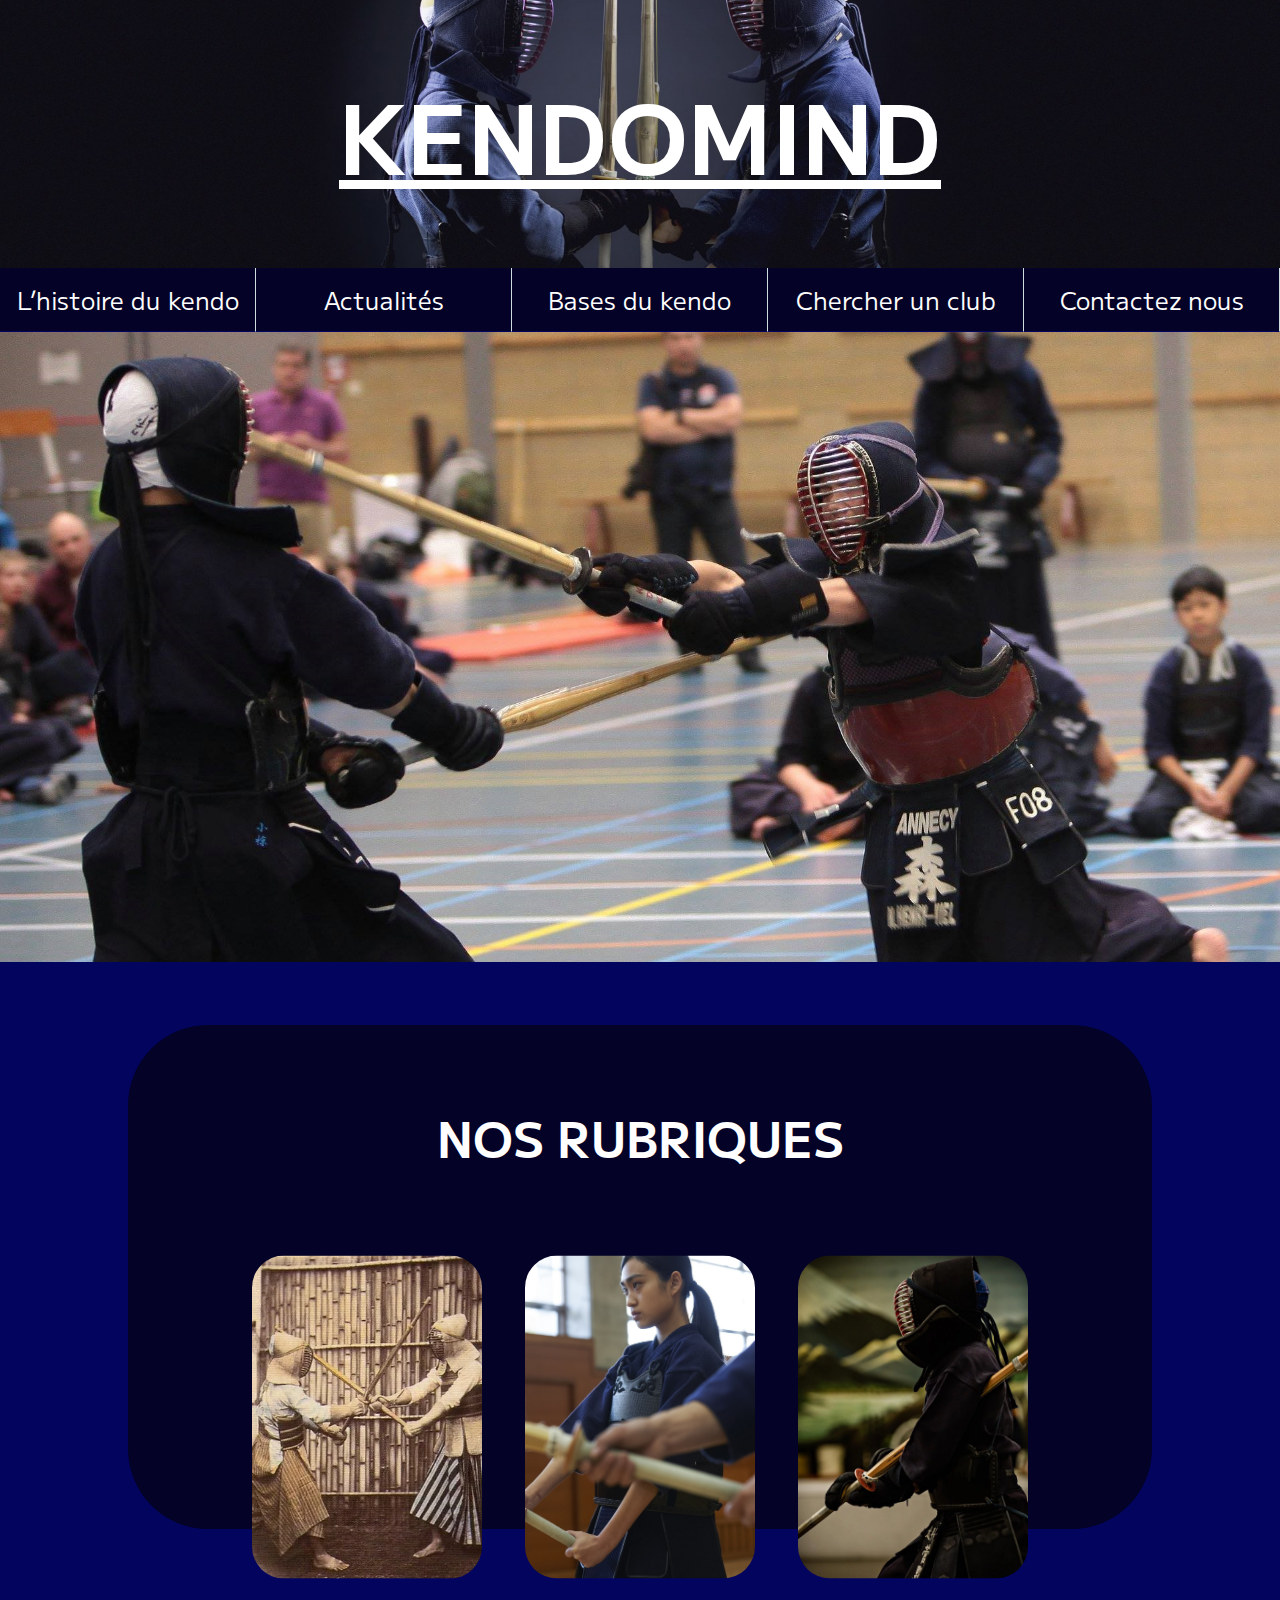
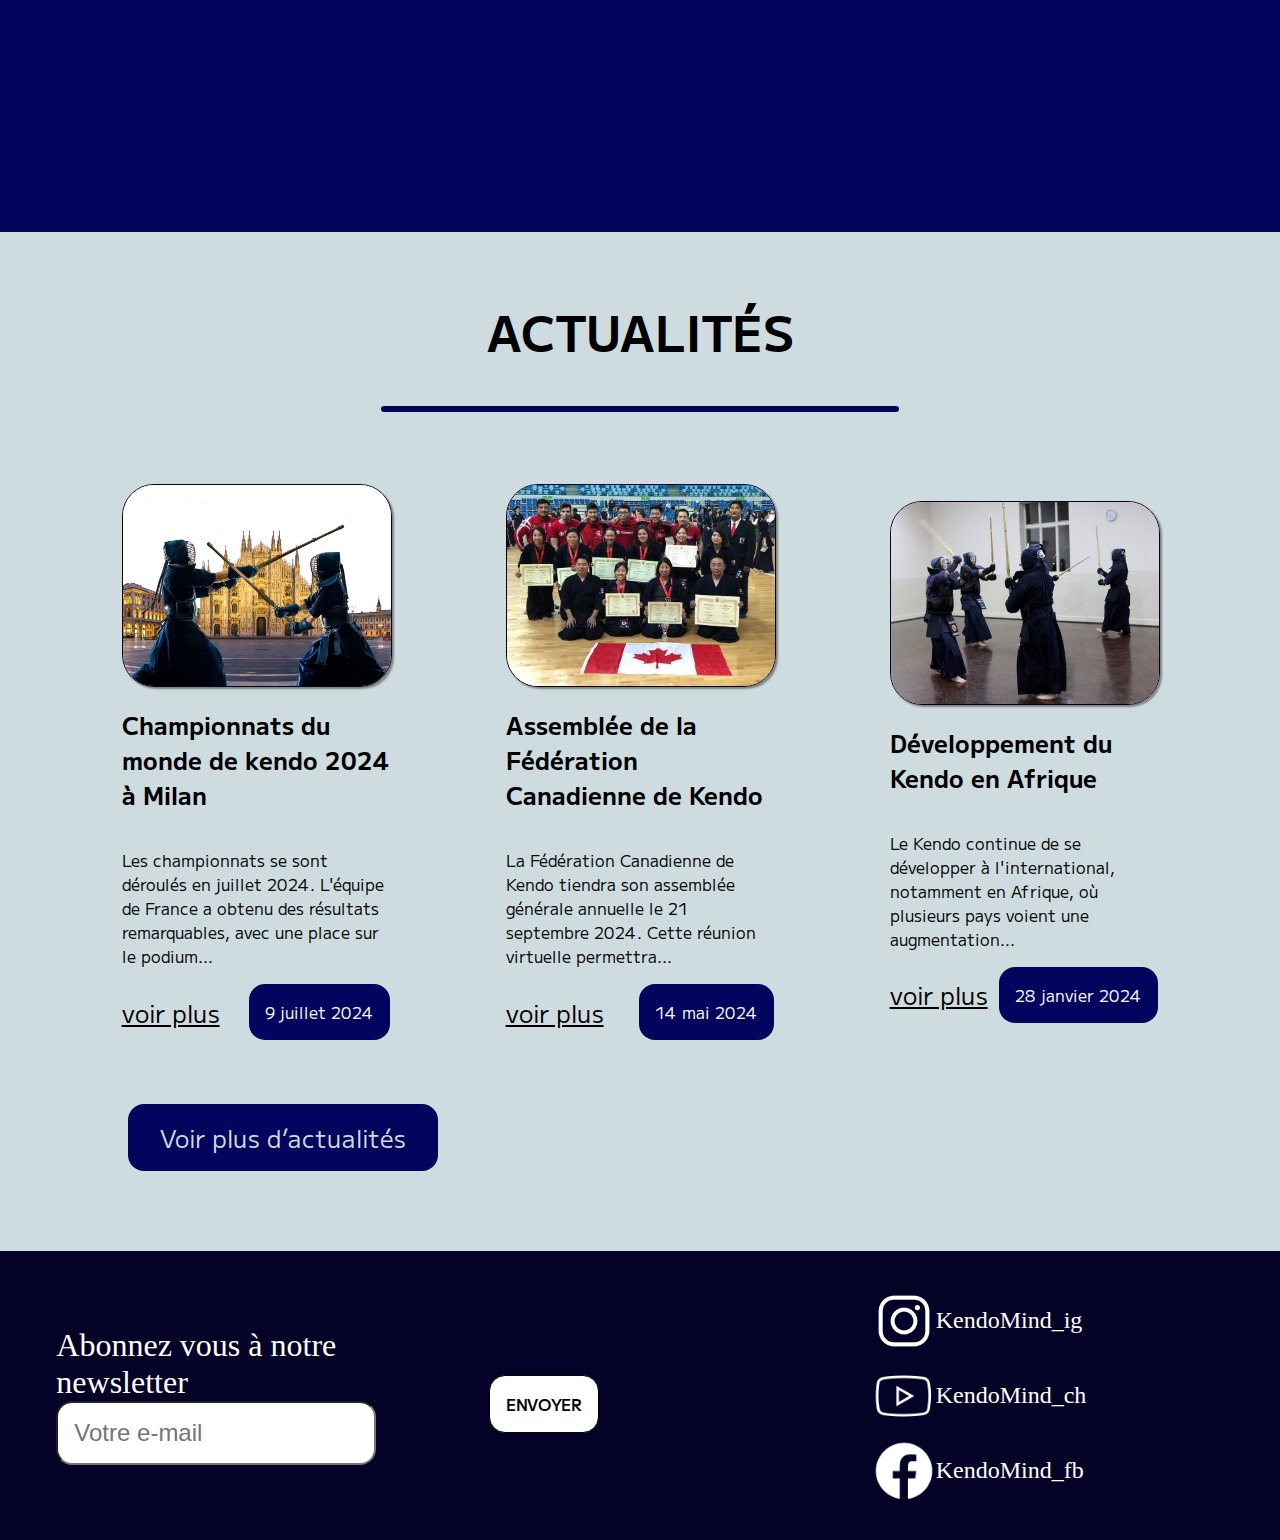
==== index.html @ 7549599a "KENDOMIND" ====
<!DOCTYPE html>
<html lang="fr">

<head>
    <meta charset="UTF-8">
    <meta name="viewport" content="width=device-width, initial-scale=1.0">
    <meta name="keywords" content="kendo, art-martial, samurai, japon">
    <meta name="description"
        content="Le Kendo, l'art du sabre japonais, est bien plus qu'un simple sport. C'est une discipline qui allie technique, force mentale et maîtrise de soi. Sur notre site, vous découvrirez tout ce qu'il faut savoir sur le Kendo : son histoire fascinante, ses valeurs fondées sur le respect et l'honneur...">
    <title>KendoMind</title>
    <link rel="apple-touch-icon" sizes="180x180" href="/img/apple-touch-icon.png">
    <link rel="icon" type="image/png" sizes="32x32" href="/img/favicon-32x32.png">
    <link rel="icon" type="image/png" sizes="16x16" href="/img/favicon-16x16.png">
    <link rel="manifest" href="/site.webmanifest">
    <meta name="msapplication-TileColor" content="#da532c">
    <meta name="theme-color" content="#ffffff">
    <link rel="stylesheet" href="/css/style.css">
    <link rel="preconnect" href="https://fonts.googleapis.com">
    <link rel="preconnect" href="https://fonts.gstatic.com" crossorigin>
    <link href="https://fonts.googleapis.com/css2?family=M+PLUS+1:wght@100..900&display=swap" rel="stylesheet">
</head>

<body>
    <div id="opening-animation">
        <div id="drop"></div>
        <div id="ripple1"></div>
        <div id="ripple2"></div>
        <div id="ripple3"></div>
    </div>
    <header>
        <div id="titre-header">
            <a href="/index.html">
                <h1>kendomind</h1>
            </a>
        </div>
        <nav aria-label="Menu principal">
            <div class="navigation-div">
                <a class="header-nav" href="html/histoire-du-kendo.html">L’histoire du kendo</a>
            </div>
            <div class="navigation-div">
                <a class="header-nav" href="html/actualites.html">Actualités</a>
            </div>
            <div class="navigation-div">
                <a class="header-nav" href="html/base-du-kendo.html">Bases du kendo</a>
            </div>
            <div class="navigation-div">
                <a class="header-nav" href="html/chercher-un-club.html">Chercher un club</a>
            </div>
            <div class="navigation-div">
                <a class="header-nav" href="html/contact.html">Contactez nous</a>
            </div>
        </nav>
        <div id="menu-burger" class="side-nav">
            <a id="close-button" href="#" class="close">×</a>
            <ul>
                <li><a href="index.html">Acceuil</a></li>
                <li><a href="html/histoire-du-kendo.html">L’histoire du kendo</a></li>
                <li><a href="html/actualites.html">Actualités</a></li>
                <li><a href="html/base-du-kendo.html">Bases du kendo</a></li>
                <li><a href="html/chercher-un-club.html">Chercher un club</a></li>
                <li><a href="html/contact.html">Contactez nous</a></li>
            </ul>
        </div>
        <a href="#" id="open-button">
            <span class="burger-icon">
                <span></span>
                <span></span>
                <span></span>
            </span>
        </a>
    </header>
    <main>
        <div class="slider">
            <div class="slides">
                <img id="slider-img" src="/img/31957519_1769725339733394_4539706554139541504_o.jpg">
            </div>
        </div>
        <div id="rubriques-main-div">
            <div id="rubriques-base-div">
                <h1>Nos rubriques</h1>
                <div id="rubriques-sub-main-div">
                    <div class="rubriques">
                        <a href="html/histoire-du-kendo.html"><img
                                src="/img/bbe4ff_7b18faa0a1da4ab6a91b41afd7f8ca7d_mv2.png" alt=""></a>
                        <div class="text-over">
                            <h2>L’histoire du kendo</h2>
                            <p>voir plus</p>
                        </div>
                    </div>
                    <div class="rubriques">
                        <a href="html/base-du-kendo.html"><img src="/img/lhistoire du kendo.jpeg" alt=""></a>
                        <div class="text-over">
                            <h2>Les bases du kendo</h2>
                            <p>voir plus</p>
                        </div>
                    </div>
                    <div class="rubriques">
                        <a href="html/chercher-un-club.html"><img src="/img/3-8.png" alt=""></a>
                        <div class="text-over">
                            <h2>Chercher un club</h2>
                            <p>voir plus</p>
                        </div>
                    </div>
                </div>
            </div>
        </div>
        <div id="main-news">
            <h1>Actualités</h1>
            <hr class="vl" />
            <section id="sub-main-news">
                <article class="news-main-div">
                    <img src="/img/milan2.jpg" alt="">
                    <h2>Championnats du monde de kendo 2024 à Milan</h2>
                    <p>Les championnats se sont déroulés en juillet 2024. L'équipe de France a obtenu des résultats
                        remarquables, avec une place sur le podium...</p>
                    <div class="bottom-news-div">
                        <a target="_blank"
                            href="https://www.ffjudo.com/actualite/championnats-du-monde-de-kendo-les-resultats">voir
                            plus</a>
                        <div class="date">
                            <p>9 juillet 2024</p>
                        </div>
                    </div>
                </article>
                <article class="news-main-div">
                    <img src="/img/17wkc-womens-3rd-2.jpg" alt="">
                    <h2>Assemblée de la Fédération Canadienne de Kendo</h2>
                    <p>La Fédération Canadienne de Kendo tiendra son assemblée générale annuelle le 21 septembre 2024.
                        Cette réunion virtuelle permettra...</p>
                    <div class="bottom-news-div">
                        <a href="">voir plus</a>
                        <div class="date">
                            <p>14 mai 2024</p>
                        </div>
                    </div>
                </article>
                <article class="news-main-div">
                    <img src="/img/unnamed (1).jpg" alt="">
                    <h2>Développement du Kendo en Afrique</h2>
                    <p>Le Kendo continue de se développer à l'international, notamment en Afrique, où plusieurs pays
                        voient une augmentation...</p>
                    <div class="bottom-news-div">
                        <a href="">voir plus</a>
                        <div class="date">
                            <p>28 janvier 2024</p>
                        </div>
                    </div>
                </article>
            </section>
            <div id="main-plus-news">
                <div id="plus-news">
                    <a href="html/actualites.html">Voir plus d’actualités</a>
                </div>
            </div>
        </div>
    </main>
    <footer>
        <div id="newsletter">
            <label for="newsletter">Abonnez vous à notre newsletter</label>
            <input placeholder="Votre e-mail" type="text" size="10">
        </div>
        <div>
            <button id="button">envoyer</button>
        </div>
        <div class="footer-main-div">
            <div class="footer-sub-div">
                <img src="/img/instagram-new.png" alt="">
                <p>KendoMind_ig</p>
            </div>
            <div class="footer-sub-div">
                <img src="/img/icons8-youtube-150.png" alt="">
                <p>KendoMind_ch</p>
            </div>
            <div class="footer-sub-div">
                <img src="/img/icons8-facebook-nouveau-150.png" alt="">
                <p>KendoMind_fb</p>
            </div>
        </div>
    </footer>
    <script src="/js/script.js"></script>
</body>

</html>
---- css/style.css ----
:root {
    --color0: #040327;
    --color1: #03045E;
    --color2: #cedcdf;
    --color-white: #ffffff;
    --color-black: #000000;

    --font1: 1rem;
    --font2: 1.5rem;
    --font3: 2rem;
    --font4: 3rem;
    --font5: 4rem;
}

body {
    margin: 0px;
    padding: 0px;
}

header {
    height: fit-content;
    width: 100%;
}

main {
    overflow: hidden;
    display: flex;
    flex-direction: column;
    background-color: var(--color2);
}

footer {
    height: fit-content;
    width: 100%;
    background-color: var(--color0);
    padding: 2rem 0 2rem 0;
    display: flex;
    align-items: center;
    justify-content: space-around;
}

nav {
    display: flex;
    justify-content: space-between;
    justify-content: center;
}

.spacer {
    height: 3rem;
}

.side-nav {
    height: 100%;
    width: 15.6rem;
    position: fixed;
    z-index: 3;
    top: 0;
    left: -15.6rem;
    background-color: var(--color1);
    padding-top: 3.5rem;
    transition: left 0.5s ease;
    font-family: "M PLUS 1", sans-serif;
}

li {
    display: none;
}

#opening-animation {
    position: fixed;
    width: 100%;
    height: 100%;
    background: var(--color1);
    top: 0;
    left: 0;
    display: flex;
    justify-content: center;
    align-items: center;
    z-index: 1000;
    transition: opacity 2.5s 1s ease-in;
}

/* OPENING ANIMATION ---------------------------------- */

#drop {
    width: 40rem;
    height: 40rem;
    background-color: var(--color2);
    border-radius: 100rem;
    animation: drop 3s 1 ease-in-out;
}

#ripple1 {
    position: absolute;
    width: 0;
    height: 0;
    border-radius: 100rem;
    background-color: var(--color1);
    animation: ripples 1.5s 1.6s 1 ease-in-out;
}

#ripple2 {
    position: absolute;
    width: 0;
    height: 0;
    border-radius: 100rem;
    background-color: var(--color0);
    animation: ripples 1.5s 1.7s 1 ease-in-out;
}

#ripple3 {
    position: absolute;
    width: 0;
    height: 0;
    border-radius: 100rem;
    z-index: 100;
    background-color: rgba(255, 255, 255, 0);
    animation: ripples 1.5s 1.8s 1 ease-in-out;
}

@keyframes drop {
    0% {
        width: 40vw;
        height: 40vw;
    }

    50% {
        width: 0vw;
        height: 0vw;
    }

    100% {
        width: 150vw;
        height: 150vw;
    }
}

@keyframes ripples {
    0% {
        width: 0vw;
        height: 0vw;
    }

    100% {
        width: 150vw;
        height: 150vw;
    }
}

/*  MENU BURGER ---------------------------------- */

.side-nav a {
    padding: 0.5rem 0.5rem 0.5rem 2rem;
    text-decoration: none;
    font-size: var(--font2);
    color: var(--color2);
    display: block;
    transition: 0.3s;
}

.side-nav ul {
    list-style-type: none;
    padding: 0;
    margin: 0;
}

.side-nav.active {
    left: 0;
}

.side-nav .close {
    position: absolute;
    top: 0;
    right: 1.5rem;
    font-size: 2rem;
}

.burger-icon span {
    display: block;
    width: 2.1rem;
    height: 0.3rem;
    background-color: var(--color-white);
    margin: 0.4rem 0;
}

.burger-icon {
    display: none;
    margin-left: 1rem;
    position: fixed;
    z-index: 2;
    transform: translateY(-150%);
}

/* HEADER ---------------------------------- */

#titre-header {
    background-image: url("/img/ecran-kendo2-1920x1080.jpg");
    background-repeat: no-repeat;
    background-size: cover;
    background-position: center;
    font-size: var(--font4);
    font-weight: bolder;
    text-transform: uppercase;
    text-decoration: underline;
    font-family: "M PLUS 1", sans-serif;
    display: flex;
    justify-content: center;
    align-items: center;

    a {
        color: var(--color-white);
    }
}

.navigation-div {
    width: 20vw;
    font-family: "M PLUS 1", sans-serif;
    background-color: var(--color0);
    height: 7vh;
    display: flex;
    justify-content: center;
    align-items: center;
    border-right: solid 1px var(--color2);
    border-bottom: solid 1px var(--color2);
    border-bottom: solid 1px var(--color1);

    a {
        text-decoration: none;
        font-size: var(--font2);
        color: var(--color-white);
        transition: 0.5s;
    }
}

.header-nav {
    position: relative;
}

.header-nav:after {
    content: '';
    position: absolute;
    width: 100%;
    transform: scaleX(0);
    height: 3px;
    bottom: 0;
    left: 0;
    background-color: var(--color2);
    transform-origin: bottom right;
    transition: transform 0.25s ease-out;
}

.header-nav:hover:after {
    transform: scaleX(1);
    transform-origin: bottom left;
}

.navigation-div:hover {
    background-color: var(--color1);
    transition: 0.5s;
}

/* SLIDER --------------------------------------- */

.slider {
    width: 100vw;
    overflow: hidden;
    box-shadow: 0 4px 8px rgba(0, 0, 0, 0.1);
    height: 70vh;
}

.slides {
    display: flex;
    width: 100vw;
    animation: slide 20s infinite;
}

.slides img {
    width: 100vw;
    transition: opacity 1s ease-out;
    object-fit: cover;
}

/* RUBRIQUES ---------------------------------- */

#rubriques-main-div {
    height: 70vh;
    padding: 0rem 0rem 15rem 0rem;
    background-color: var(--color1);
    display: flex;
    justify-content: space-around;
    align-items: center;
    flex-direction: column;
}

#rubriques-base-div {
    height: 80%;
    width: 80%;
    border-radius: 5rem;
    background-color: var(--color0);
    display: flex;
    justify-content: space-around;
    align-items: center;
    flex-direction: column;
    font-family: "M PLUS 1", sans-serif;

    h1 {
        font-size: var(--font4);
        color: var(--color-white);
        transform: translateY(50%);
        text-transform: uppercase;
    }
}

#rubriques-sub-main-div {
    display: flex;
    justify-content: space-around;
    align-items: center;
    width: 80%;
}

.rubriques {
    justify-content: center;
    display: flex;
    transform: translateY(20%);
    align-items: center;
    font-family: "M PLUS 1", sans-serif;
    opacity: 1;
    transition: brightness 0.3s ease-in-out;

    p {
        color: var(--color-white);
        font-size: var(--font2);
        text-decoration: underline;
    }

    h2 {
        color: var(--color-white);
        font-size: var(--font4);
    }
}

.text-over {
    height: 20rem;
    width: 15rem;
    position: absolute;
    display: flex;
    flex-direction: column;
    text-align: center;
    align-items: center;
    justify-content: space-between;
    opacity: 0;
    transition: opacity 0.3s ease-in-out;
    pointer-events: none;
}

#rubriques-base-div img {
    width: 18vw;
    border-radius: 2rem;
    object-fit: contain;
    transition: 0.30s;
}

.rubriques:hover img {
    filter: brightness(0.5);
}

.rubriques:hover .text-over {
    opacity: 1;
}

/* NEWS --------------------------------------- */

#main-news {
    width: 100vw;
    padding: 2rem 0 5rem 0;
    height: fit-content;
    display: flex;
    flex-direction: column;
    justify-content: center;
    align-items: center;

    h1 {
        font-size: var(--font4);
        font-family: "M PLUS 1", sans-serif;
        text-transform: uppercase;
    }
}

#sub-main-news {
    width: 90vw;
    padding: 5vw 0rem 5vw 0rem;
    height: fit-content;
    display: flex;
    justify-content: space-around;
    align-items: center;
}

.news-main-div {
    width: 21vw;
    display: flex;
    flex-direction: column;
    font-family: "M PLUS 1", sans-serif;

    img {
        width: 21vw;
        object-fit: contain;
        border-radius: 2rem;
        border: #040327 1px solid;
        box-shadow: 2px 2px 2px gray;
    }
}

.bottom-news-div {
    display: flex;
    justify-content: space-between;
    align-items: center;

    a {
        color: var(--color-black);
        font-size: var(--font2);
    }
}

.date {
    background-color: var(--color1);
    color: var(--color-white);
    border-radius: 1rem;
    padding: 0rem 1rem 0rem 1rem;
}

/* FOOTER --------------------------------------- */

#newsletter {
    width: 25vw;
    height: fit-content;
    display: flex;
    flex-direction: column;
    justify-content: space-around;
    font-size: var(--font3);
    color: var(--color-white);

    input {
        font-size: var(--font2);
        padding: 1rem;
        border-radius: 1rem;
    }
}

#main-plus-news {
    width: 80vw;
}

#plus-news {
    width: fit-content;
    padding: 1rem 2rem 1rem 2rem;
    background-color: var(--color1);
    border-radius: 1rem;
    font-family: "M PLUS 1", sans-serif;

    a {
        font-size: var(--font2);
        color: var(--color2);
        text-decoration: none;
    }
}

/*   L'HISTOIRE DU KENDO  ----------------------------------------------------   */


.part-div {
    width: 100vw;
    height: fit-content;
    display: flex;
    justify-content: center;
    align-items: center;
    flex-direction: column;
    animation: appearing 1s ease-in-out;
}

.sub-part-div {
    display: flex;
    height: fit-content;
    padding: 7rem 0 7rem 0;
    width: 80vw;
    justify-content: space-around;
    align-items: center;
    font-family: "M PLUS 1", sans-serif;
    font-size: var(--font2);

    img {
        border-radius: 1rem;
        border: #000000 1px solid;
        width: 35rem;
    }
}

#sup-part-div {
    width: 100vw;
    background-color: var(--color1);
    display: flex;
    justify-content: center;
}

#sub-part-div {
    display: flex;
    flex-direction: row-reverse;
    width: 80vw;
    color: var(--color-white);
    padding: 7rem 0 7rem 0;
    justify-content: space-around;
    align-items: center;
    font-family: "M PLUS 1", sans-serif;
    font-size: var(--font2);

    img {
        border-radius: 1rem;
        border: #000000 1px solid;
        width: 35rem;
    }
}

.text-kendo-histoire {
    width: 40rem;
}

.footer-main-div {
    display: flex;
    flex-direction: column;
    justify-content: center;
    align-items: center;
    width: 40vw;
}

.footer-sub-div {
    display: flex;
    color: var(--color-white);
    justify-content: space-around;
    width: 15vw;
    font-size: var(--font2);

    img {
        width: 4rem;
        object-fit: contain;
    }
}


/*   ACTUALITES  ----------------------------------------------------   */


#actu-main-div {
    padding: 5rem 0 5rem 0;
    width: 80vw;
    font-family: "M PLUS 1", sans-serif;
    margin-left: auto;
    margin-right: auto;
    display: flex;
    flex-direction: column;
    justify-content: center;
    align-items: center;
    animation: appearing 1s ease-in-out;
}

#actu-title-div {
    width: 60vw;
    display: flex;
    justify-content: center;
    flex-direction: column;

    h2 {
        font-size: var(--font3);
    }

    p {
        font-size: var(--font2);
    }
}

.vl {
    width: 40vw;
    border: #03045E 0.2rem solid;
    border-radius: 1rem;
}

#button {
    background-color: var(--color-white);
    width: fit-content;
    height: fit-content;
    font-size: var(--font1);
    text-transform: uppercase;
    border-radius: 1rem;
    padding: 1rem 1rem 1rem 1rem;
    font-weight: 600;
    margin-top: 1rem;
    font-family: "M PLUS 1", sans-serif;
    transition: 0.3s ease-in-out;
    cursor: pointer;
    border: var(--color-black) 1px solid;
}

#button:hover {
    background-color: #03045E;
    color: var(--color2);
}

/*   BASE DU KENDO  ----------------------------------------------------   */

#base-bogu-div {
    width: 100%;
    display: flex;
    flex-direction: column;
    justify-content: center;
    align-items: center;
    height: fit-content;
    animation: appearing 1s ease-in-out;
    font-family: "M PLUS 1", sans-serif;
    padding: 4rem 0 4rem 0;

    p {
        font-size: var(--font2);
        width: 67%;
        margin: 0.2rem;
        line-height: 3.8rem;
    }
}

#sub-bogu-div {
    width: 70vw;
    display: flex;
    justify-content: space-around;
    align-items: center;

    img {
        width: 30vw;
        height: max-content;
        object-fit: contain;
        border: var(--color-black) 1px solid;
        border-radius: 2rem;
    }

    p {
        font-size: var(--font2);
        width: 50%;
        line-height: 3.8rem;
    }
}

.base-kendo-div {
    width: 100%;
    height: fit-content;
    display: flex;
    flex-direction: row-reverse;
    justify-content: space-around;
    background-color: var(--color2);
}

#base-kendo-sub-div {
    width: 80%;
    display: flex;
    flex-direction: column;
    justify-content: center;
    align-items: center;
    font-family: "M PLUS 1", sans-serif;

    p {
        font-size: var(--font3);
        line-height: 3rem;
    }

    h2 {
        font-size: var(--font3);
    }
}

#base-bogu-div2 {
    width: 100%;
    padding: 4rem 0 4rem 0;
    display: flex;
    flex-direction: column;
    justify-content: center;
    align-items: center;
    height: fit-content;
    animation: appearing 1s ease-in-out;
    font-family: "M PLUS 1", sans-serif;
    background-color: #03045E;
    color: var(--color-white);

    p {
        font-size: var(--font2);
        width: 70%;
    }

    h1 {
        padding: 0 0 5rem 0;
    }
}

#sub-bogu-div2 {
    width: 70vw;
    display: flex;
    flex-direction: row-reverse;
    align-items: center;

    img {
        width: 30vw;
        height: max-content;
        object-fit: contain;
        border: var(--color-black) 1px solid;
        border-radius: 2rem;
    }

    p {
        font-size: var(--font2);
        line-height: 3rem;
    }
}

#text-bogu-tech {
    width: 70vw;
    display: flex;
    flex-direction: column;
    align-items: center;

    h2 {
        font-size: var(--font3);
    }
}

#sub-bogu-div2-alt {
    width: 70vw;
    display: flex;
    align-items: center;

    img {
        width: 50vw;
        height: max-content;
        object-fit: contain;
        border: var(--color-black) 1px solid;
        border-radius: 2rem;
    }

    p {
        font-size: var(--font2);
        line-height: 3rem;
    }
}

/*   TROUVER UN CLUB  ----------------------------------------------------   */

#google-maps {
    display: flex;
    justify-content: center;
    align-items: center;
    margin-bottom: 5rem;

    iframe {
        width: 80vw;
        height: 40rem;
        border-radius: 1rem;
        box-shadow: 1px 2px 10px 2px gray;
    }
}

/*   CONTACT ----------------------------------------------------   */

#contact {
    width: 100%;
    margin: 5rem 0 5rem 0;
    font-family: "M PLUS 1", sans-serif;
    height: fit-content;
    display: flex;
    flex-direction: row;
    align-items: center;
    justify-content: center;
    animation: appearing 1s ease-in-out;
}

#contact-base-div {
    width: 70%;
    height: fit-content;
    display: flex;
    justify-content: space-around;
    align-items: flex-start;
}

#contact-text {
    width: 30vw;
    display: flex;
    flex-direction: column;
}

#input-name {
    width: 100%;
    display: flex;
    justify-content: space-between;
}

#contact-input-base-div {
    width: 25vw;
    height: 40vh;
    display: flex;
    flex-direction: column;
    justify-content: space-around;

    input {
        border-radius: 0.7rem;
        padding: 0.7rem;
    }

    button {
        width: 4rem;
    }
}

#contact-button {
    display: flex;
    justify-content: center;

    button {
        transition: 0.3s ease-in-out;
    }

}

/* ANIMATION ------------------------------------------ */

@keyframes appearing {
    0% {
        opacity: 0;
        transform: translateY(20%);
    }

    100% {
        opacity: 1;
        transform: translateY(0%);
    }
}

/* MEDIA QUERIES  -------------------------------------- */

@media (max-width: 1024px) {
    #titre-header {
        font-size: var(--font1);
    }

    footer {
        display: flex;
        flex-direction: column;
        justify-content: space-around;
    }

    .navigation-div {
        display: none;
    }

    li {
        display: block;
    }

    .burger-icon {
        display: block;
    }

    #sub-main-news {
        display: flex;
        flex-direction: column;
    }

    .bottom-news-div p {
        font-size: var(--font1);
    }

    .news-main-div {
        width: 80vw;
        font-size: var(--font2);
    }

    .news-main-div img {
        width: 80vw;
    }

    .news-main-div {
        margin: 5rem 0rem 5rem 0rem;
    }

    #rubriques-base-div img{
        width: 90vw;
    }

    #newsletter {
        width: 80vw;
        text-align: center;
    }

    #rubriques-main-div {
        text-align: center;
        height: fit-content;
        background-color: var(--color0);
    }

    #rubriques-base-div {
        height: fit-content;
        border-radius: 0;
        width: 100%;
    }

    .text-over {
        opacity: 1;
    }

    #rubriques-sub-main-div {
        display: flex;
        flex-direction: column;
    }

    .slider {
        height: fit-content;
    }

    #sub-part-div img {
        width: 23rem;
    }

    #sub-part-div {
        display: flex;
        flex-direction: column;
        text-align: center;
    }

    .sub-part-div img {
        width: 23rem;
    }

    .sub-part-div {
        display: flex;
        flex-direction: column;
        text-align: center;
    }

    .text-kendo-histoire {
        width: 24rem;
    }

    .footer-main-div {
        width: 50vw;
        display: flex;
        align-items: flex-start;
        margin: 2rem;
    }

    #main-plus-news {
        display: flex;
        justify-content: center;
    }

    #actu-main-div {
        text-align: center;
        width: 95vw;
    }

    #actu-title-div {
        width: 90vw;
    }

    #sub-bogu-div {
        display: flex;
        flex-direction: column;
        width: 90%;
    }

    #sub-bogu-div p {
        width: 90%;
    }

    #base-bogu-div p {
        width: 90%;
    }

    #base-bogu-div2 p {
        width: 90vw;
    }

    #sub-bogu-div2 {
        display: flex;
        flex-direction: column;
    }

    #sub-bogu-div2 img {
        width: 90vw;
    }

    #sub-bogu-div img {
        width: 90vw;
    }

    #sub-bogu-div2-alt {
        display: flex;
        flex-direction: column;
    }

    #sub-bogu-div2-alt img {
        width: 90vw;
    }

    #text-bogu-tech {
        width: 90vw;
    }

    #text-bogu-tech h2 {
        font-size: var(--font2);
    }

    #search-input {
        display: flex;
        flex-direction: column;
        height: 40vw;
    }

    #search-input input {
        padding: 0.3rem 1rem 0.3rem 1rem;
    }

    #search-div {
        width: 70vw;
        padding: 10vw;
    }

    #contact-base-div {
        display: flex;
        flex-direction: column;
        align-items: center;
        width: 100%;
    }

    #input-name {
        display: flex;
        height: 12vh;
        flex-direction: column;
        justify-content: space-around;
    }

    #contact-text {
        width: 80%;
    }

    #contact-input-base-div {
        width: 80vw;
    }
}
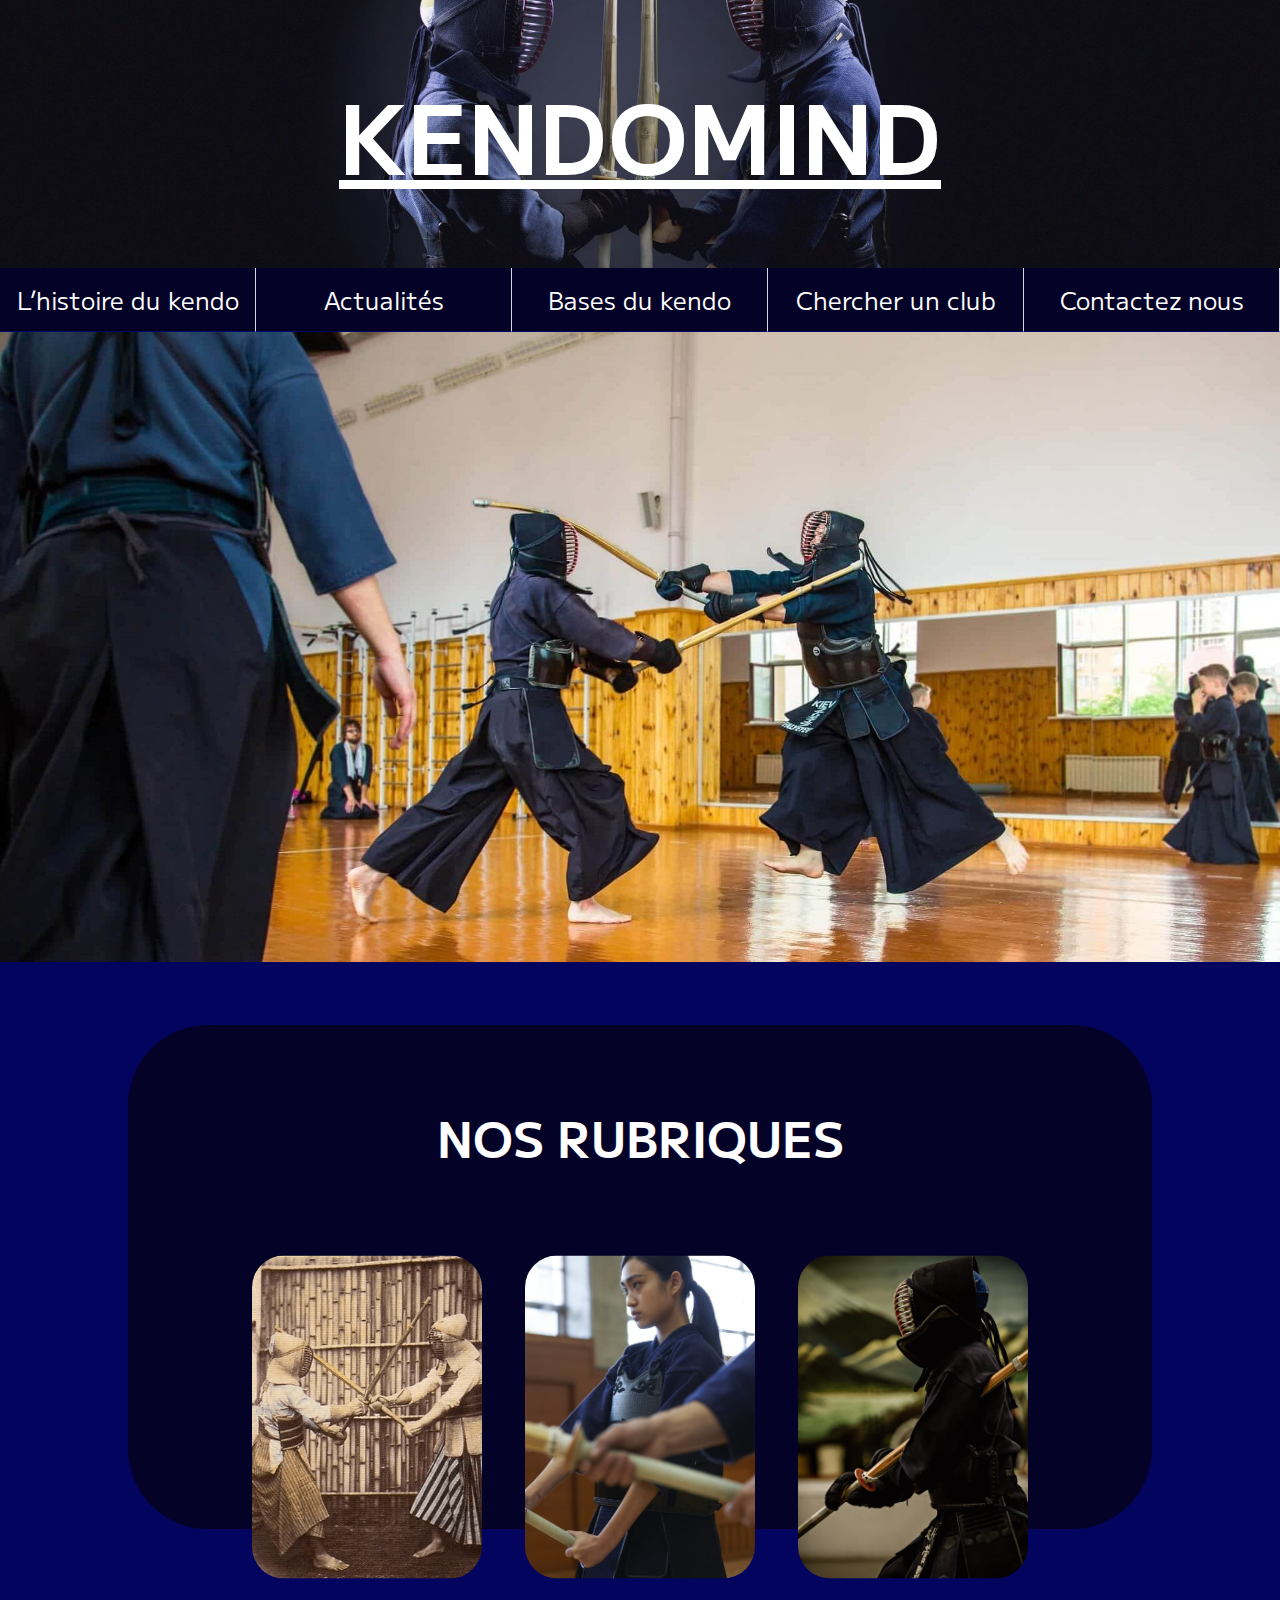
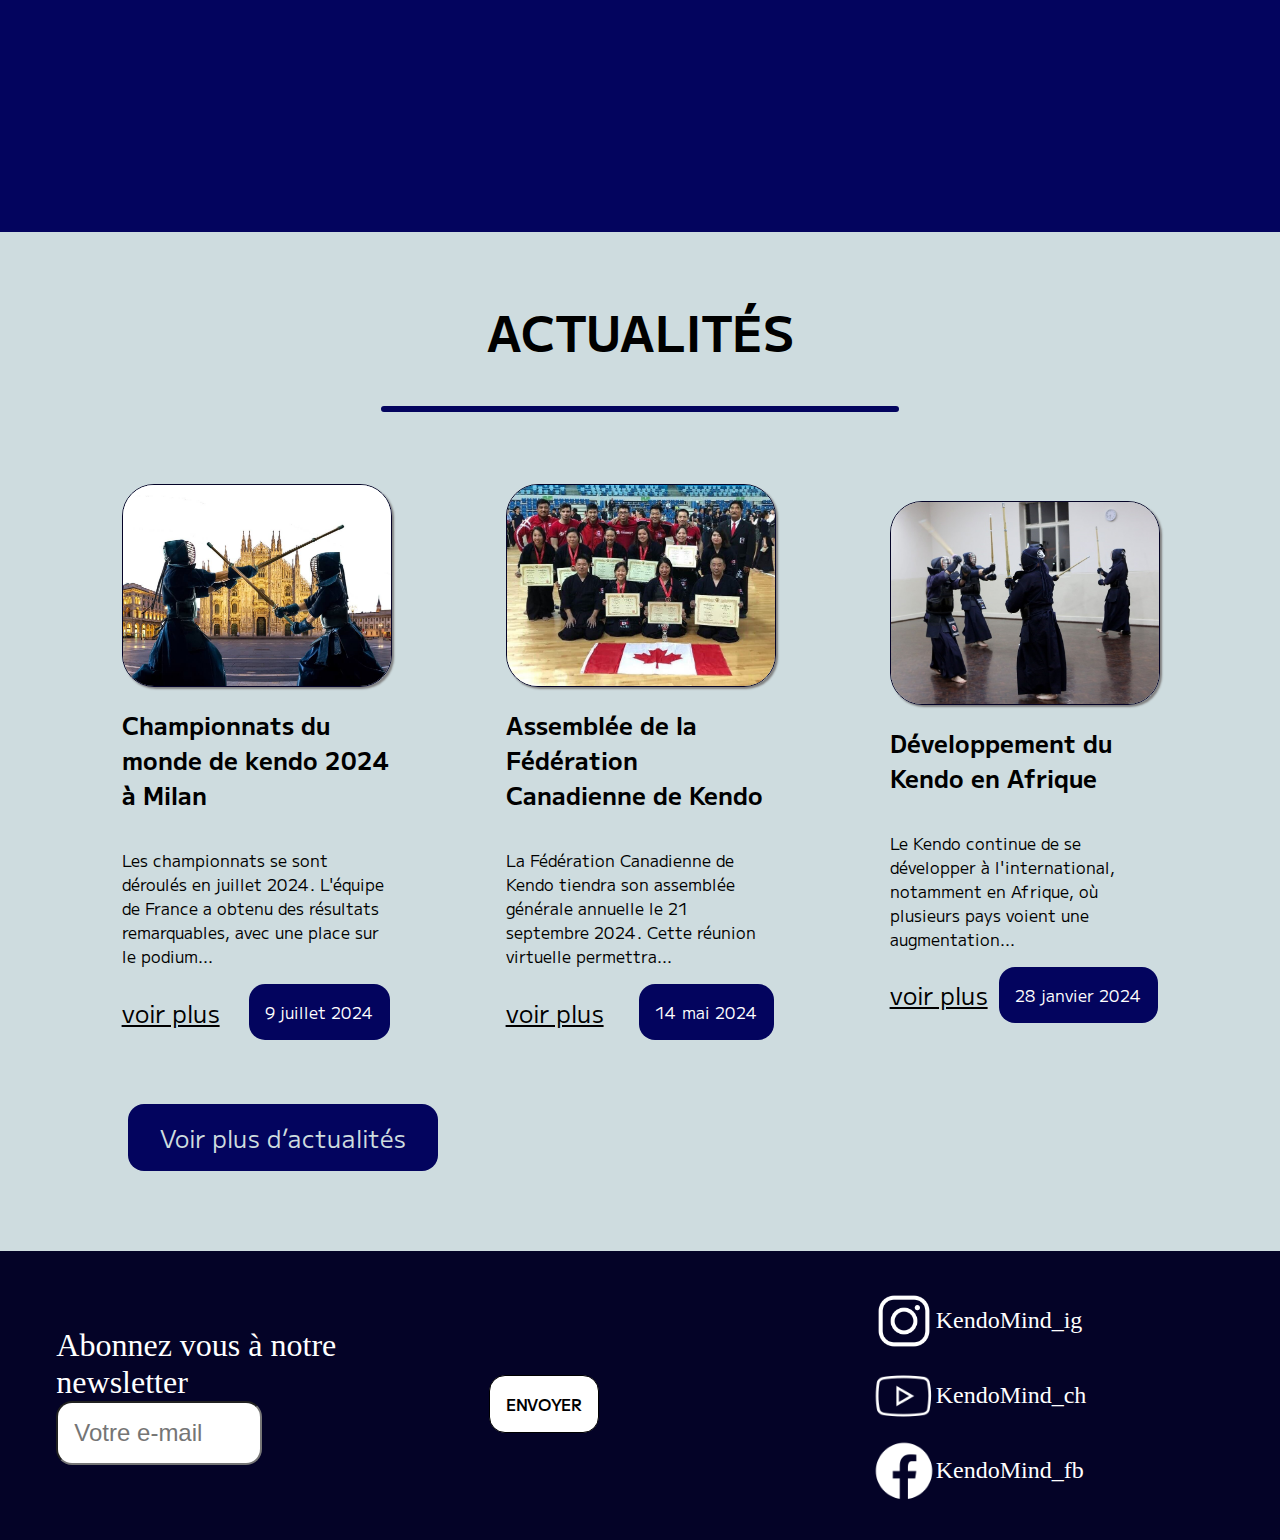
==== commit 34469494: "kendomind" ====
--- a/index.html
+++ b/index.html
@@ -8,28 +8,21 @@
     <meta name="description"
         content="Le Kendo, l'art du sabre japonais, est bien plus qu'un simple sport. C'est une discipline qui allie technique, force mentale et maîtrise de soi. Sur notre site, vous découvrirez tout ce qu'il faut savoir sur le Kendo : son histoire fascinante, ses valeurs fondées sur le respect et l'honneur...">
     <title>KendoMind</title>
-    <link rel="apple-touch-icon" sizes="180x180" href="/img/apple-touch-icon.png">
-    <link rel="icon" type="image/png" sizes="32x32" href="/img/favicon-32x32.png">
-    <link rel="icon" type="image/png" sizes="16x16" href="/img/favicon-16x16.png">
-    <link rel="manifest" href="/site.webmanifest">
+    <link rel="apple-touch-icon" sizes="180x180" href="img/apple-touch-icon.png">
+    <link rel="icon" type="image/png" sizes="32x32" href="img/favicon-32x32.png">
+    <link rel="icon" type="image/png" sizes="16x16" href="img/favicon-16x16.png">
     <meta name="msapplication-TileColor" content="#da532c">
     <meta name="theme-color" content="#ffffff">
-    <link rel="stylesheet" href="/css/style.css">
+    <link rel="stylesheet" href="css/style.css">
     <link rel="preconnect" href="https://fonts.googleapis.com">
     <link rel="preconnect" href="https://fonts.gstatic.com" crossorigin>
     <link href="https://fonts.googleapis.com/css2?family=M+PLUS+1:wght@100..900&display=swap" rel="stylesheet">
 </head>
 
 <body>
-    <div id="opening-animation">
-        <div id="drop"></div>
-        <div id="ripple1"></div>
-        <div id="ripple2"></div>
-        <div id="ripple3"></div>
-    </div>
     <header>
         <div id="titre-header">
-            <a href="/index.html">
+            <a href="index.html">
                 <h1>kendomind</h1>
             </a>
         </div>
@@ -72,7 +65,7 @@
     <main>
         <div class="slider">
             <div class="slides">
-                <img id="slider-img" src="/img/31957519_1769725339733394_4539706554139541504_o.jpg">
+                <img id="slider-img" src="img/AdobeStock_199295625-scaled-e16759389722552.jpeg" alt="slider de personnes faisant du kendo">
             </div>
         </div>
         <div id="rubriques-main-div">
@@ -81,21 +74,21 @@
                 <div id="rubriques-sub-main-div">
                     <div class="rubriques">
                         <a href="html/histoire-du-kendo.html"><img
-                                src="/img/bbe4ff_7b18faa0a1da4ab6a91b41afd7f8ca7d_mv2.png" alt=""></a>
+                                src="img/bbe4ff_7b18faa0a1da4ab6a91b41afd7f8ca7d_mv2.png" alt="vielle photo de deux kendoka"></a>
                         <div class="text-over">
                             <h2>L’histoire du kendo</h2>
                             <p>voir plus</p>
                         </div>
                     </div>
                     <div class="rubriques">
-                        <a href="html/base-du-kendo.html"><img src="/img/lhistoire du kendo.jpeg" alt=""></a>
+                        <a href="html/base-du-kendo.html"><img src="img/lhistoire du kendo.jpeg" alt="Une kendoka tenant un shinai"></a>
                         <div class="text-over">
                             <h2>Les bases du kendo</h2>
                             <p>voir plus</p>
                         </div>
                     </div>
                     <div class="rubriques">
-                        <a href="html/chercher-un-club.html"><img src="/img/3-8.png" alt=""></a>
+                        <a href="html/chercher-un-club.html"><img src="img/3-8.png" alt="un kendoka en armure"></a>
                         <div class="text-over">
                             <h2>Chercher un club</h2>
                             <p>voir plus</p>
@@ -109,7 +102,7 @@
             <hr class="vl" />
             <section id="sub-main-news">
                 <article class="news-main-div">
-                    <img src="/img/milan2.jpg" alt="">
+                    <img src="img/milan2.jpg" alt="">
                     <h2>Championnats du monde de kendo 2024 à Milan</h2>
                     <p>Les championnats se sont déroulés en juillet 2024. L'équipe de France a obtenu des résultats
                         remarquables, avec une place sur le podium...</p>
@@ -123,7 +116,7 @@
                     </div>
                 </article>
                 <article class="news-main-div">
-                    <img src="/img/17wkc-womens-3rd-2.jpg" alt="">
+                    <img src="img/17wkc-womens-3rd-2.jpg" alt="">
                     <h2>Assemblée de la Fédération Canadienne de Kendo</h2>
                     <p>La Fédération Canadienne de Kendo tiendra son assemblée générale annuelle le 21 septembre 2024.
                         Cette réunion virtuelle permettra...</p>
@@ -135,7 +128,7 @@
                     </div>
                 </article>
                 <article class="news-main-div">
-                    <img src="/img/unnamed (1).jpg" alt="">
+                    <img src="img/unnamed (1).jpg" alt="">
                     <h2>Développement du Kendo en Afrique</h2>
                     <p>Le Kendo continue de se développer à l'international, notamment en Afrique, où plusieurs pays
                         voient une augmentation...</p>
@@ -156,28 +149,29 @@
     </main>
     <footer>
         <div id="newsletter">
-            <label for="newsletter">Abonnez vous à notre newsletter</label>
-            <input placeholder="Votre e-mail" type="text" size="10">
+            <label for="newsletter">Abonnez vous à notre newsletter
+            <input name="newsletter" placeholder="Votre e-mail" type="text" size="10">
+        </label>
         </div>
         <div>
             <button id="button">envoyer</button>
         </div>
         <div class="footer-main-div">
             <div class="footer-sub-div">
-                <img src="/img/instagram-new.png" alt="">
+                <img src="img/instagram-new.png" alt="logo instagram">
                 <p>KendoMind_ig</p>
             </div>
             <div class="footer-sub-div">
-                <img src="/img/icons8-youtube-150.png" alt="">
+                <img src="img/icons8-youtube-150.png" alt="logo youtube">
                 <p>KendoMind_ch</p>
             </div>
             <div class="footer-sub-div">
-                <img src="/img/icons8-facebook-nouveau-150.png" alt="">
+                <img src="img/icons8-facebook-nouveau-150.png" alt="logo facebook">
                 <p>KendoMind_fb</p>
             </div>
         </div>
     </footer>
-    <script src="/js/script.js"></script>
+    <script src="js/script.js"></script>
 </body>
 
 </html>--- a/css/style.css
+++ b/css/style.css
@@ -66,87 +66,6 @@
     display: none;
 }
 
-#opening-animation {
-    position: fixed;
-    width: 100%;
-    height: 100%;
-    background: var(--color1);
-    top: 0;
-    left: 0;
-    display: flex;
-    justify-content: center;
-    align-items: center;
-    z-index: 1000;
-    transition: opacity 2.5s 1s ease-in;
-}
-
-/* OPENING ANIMATION ---------------------------------- */
-
-#drop {
-    width: 40rem;
-    height: 40rem;
-    background-color: var(--color2);
-    border-radius: 100rem;
-    animation: drop 3s 1 ease-in-out;
-}
-
-#ripple1 {
-    position: absolute;
-    width: 0;
-    height: 0;
-    border-radius: 100rem;
-    background-color: var(--color1);
-    animation: ripples 1.5s 1.6s 1 ease-in-out;
-}
-
-#ripple2 {
-    position: absolute;
-    width: 0;
-    height: 0;
-    border-radius: 100rem;
-    background-color: var(--color0);
-    animation: ripples 1.5s 1.7s 1 ease-in-out;
-}
-
-#ripple3 {
-    position: absolute;
-    width: 0;
-    height: 0;
-    border-radius: 100rem;
-    z-index: 100;
-    background-color: rgba(255, 255, 255, 0);
-    animation: ripples 1.5s 1.8s 1 ease-in-out;
-}
-
-@keyframes drop {
-    0% {
-        width: 40vw;
-        height: 40vw;
-    }
-
-    50% {
-        width: 0vw;
-        height: 0vw;
-    }
-
-    100% {
-        width: 150vw;
-        height: 150vw;
-    }
-}
-
-@keyframes ripples {
-    0% {
-        width: 0vw;
-        height: 0vw;
-    }
-
-    100% {
-        width: 150vw;
-        height: 150vw;
-    }
-}
-
 /*  MENU BURGER ---------------------------------- */
 
 .side-nav a {
@@ -194,7 +113,7 @@
 /* HEADER ---------------------------------- */
 
 #titre-header {
-    background-image: url("/img/ecran-kendo2-1920x1080.jpg");
+    background-image: url("../img/ecran-kendo2-1920x1080.jpg");
     background-repeat: no-repeat;
     background-size: cover;
     background-position: center;
@@ -1046,4 +965,7 @@
     #contact-input-base-div {
         width: 80vw;
     }
+    #opening-animation{
+        display: none;
+    }
 }